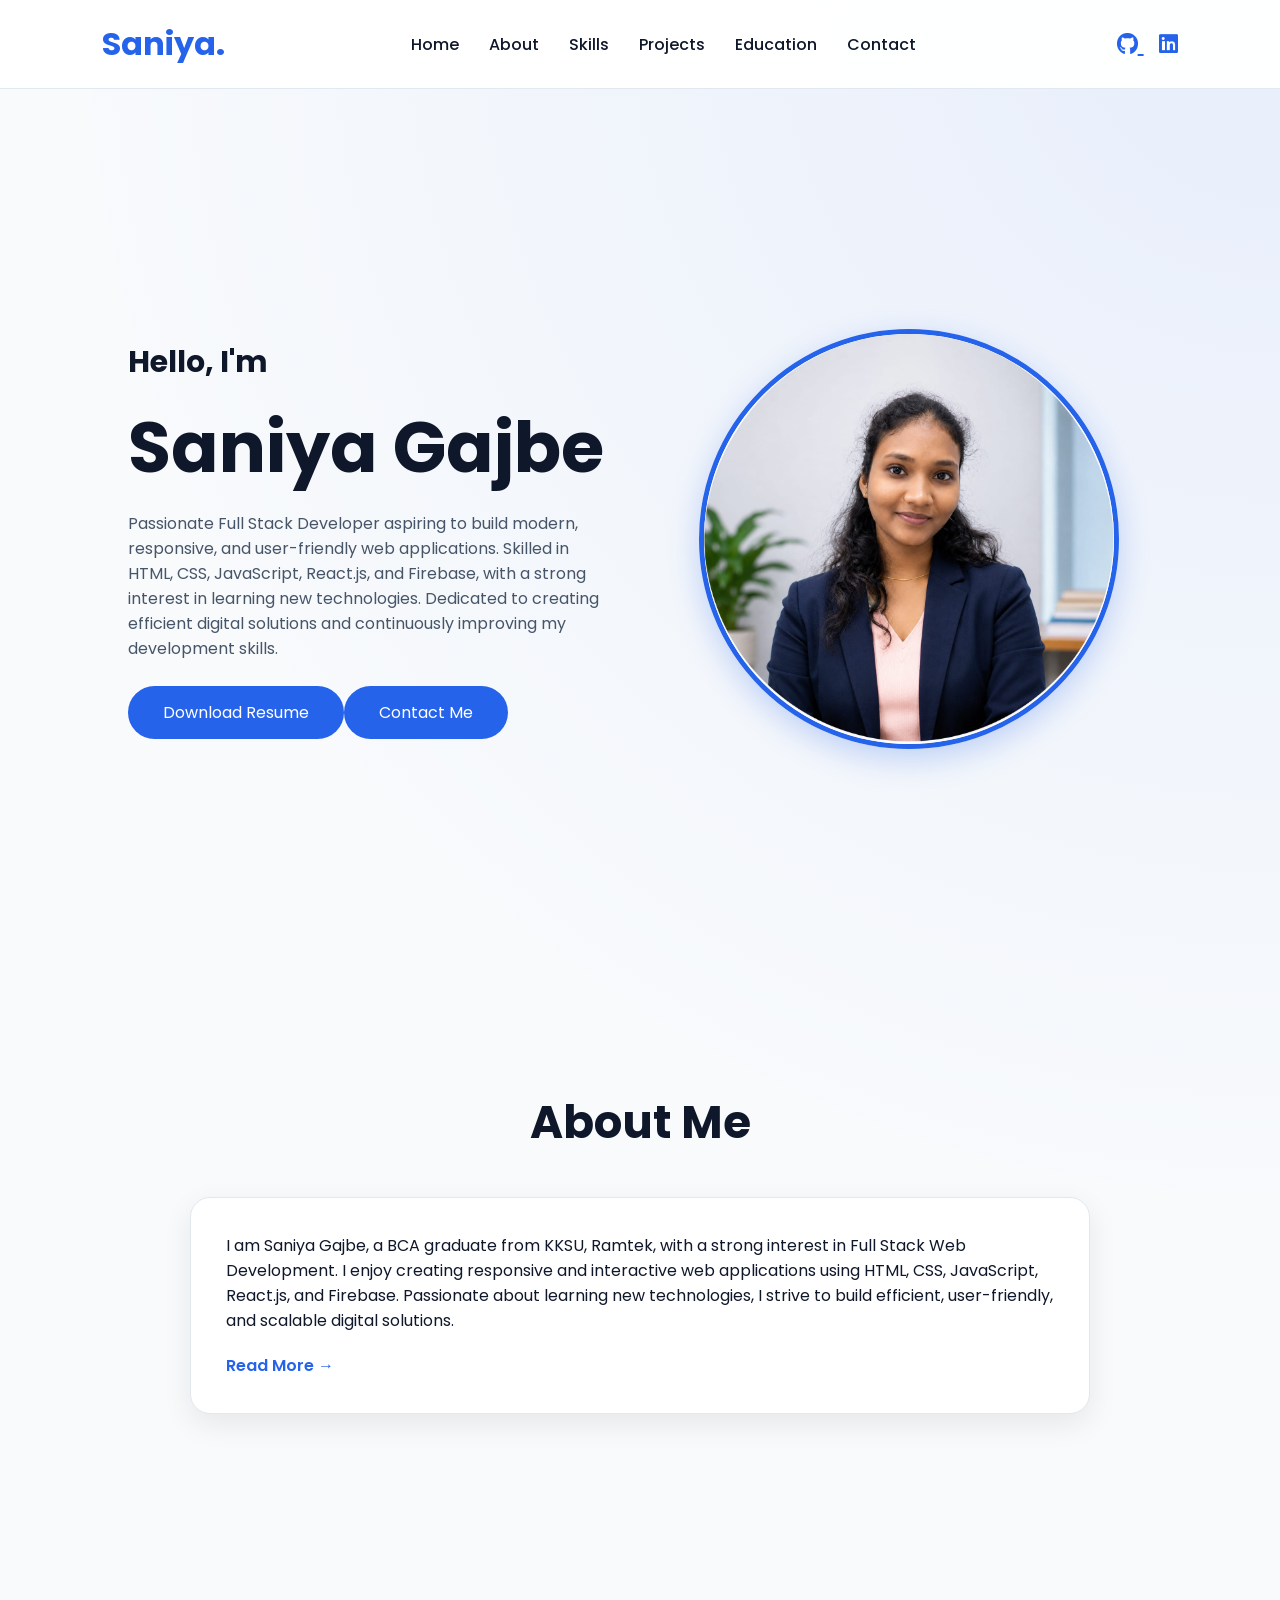
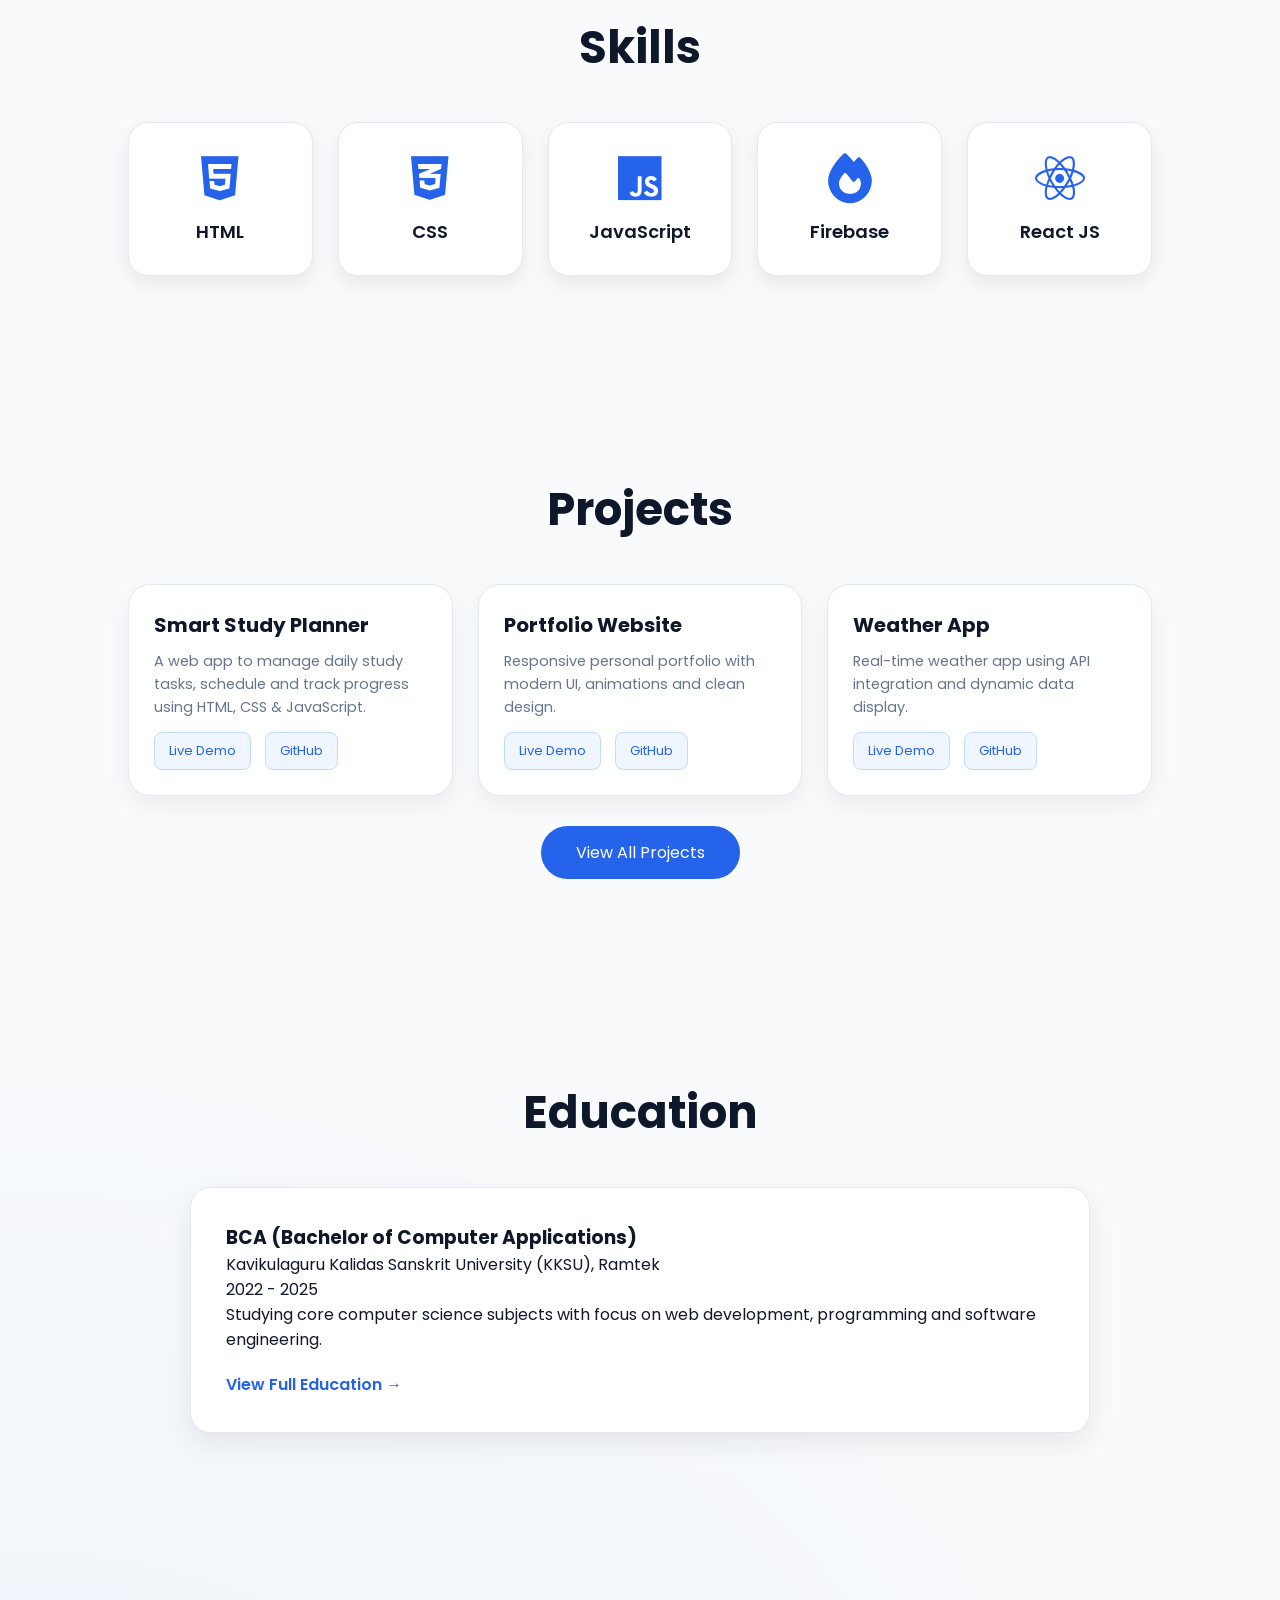
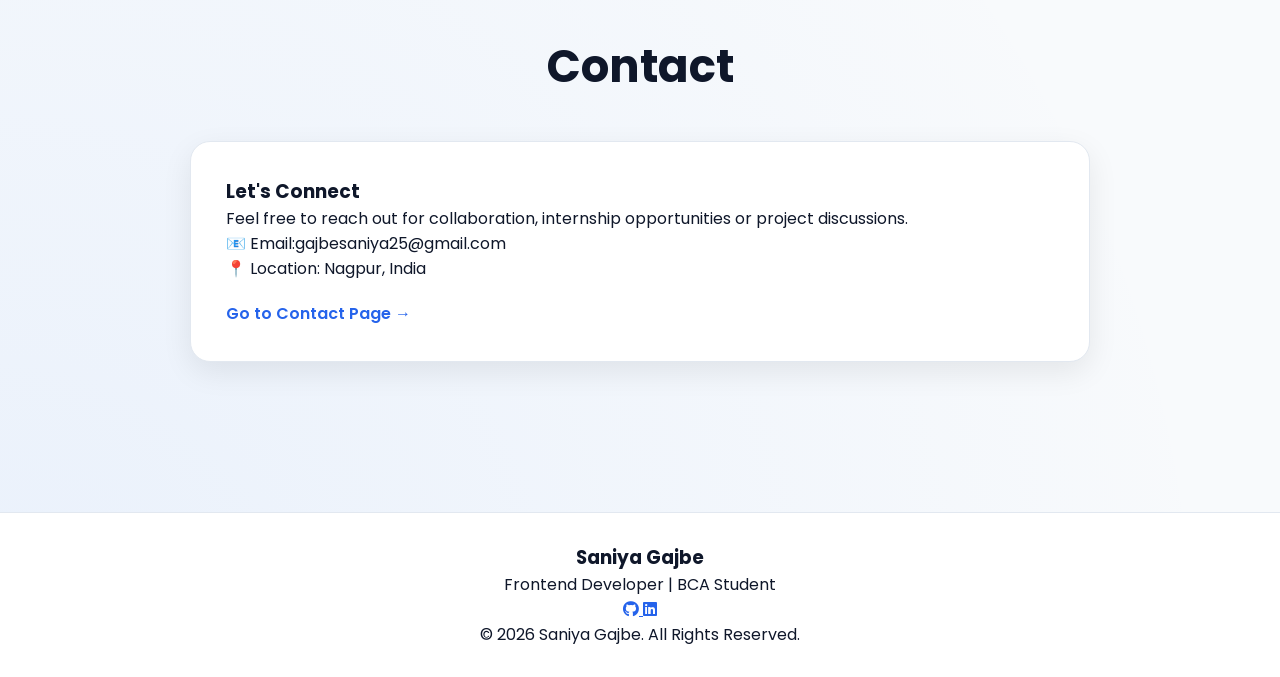
==== index.html @ ca925bb5 "Add portfolio project files" ====
<!DOCTYPE html>
<html lang="en">
<head>
    <meta charset="UTF-8">
    <meta name="viewport" content="width=device-width, initial-scale=1.0">
    <title>Saniya Gajbe | Portfolio</title>

    <!-- CSS -->
    <link rel="stylesheet" href="css/style.css">

    <!-- Font Awesome -->
    <link rel="stylesheet"
    href="https://cdnjs.cloudflare.com/ajax/libs/font-awesome/6.5.1/css/all.min.css">

    <!-- Google Font -->
    <link href="https://fonts.googleapis.com/css2?family=Poppins:wght@300;400;500;600;700&display=swap" rel="stylesheet">
</head>

<body>

    <!-- Navbar -->

    <header>
        <nav class="navbar">

            <div class="logo">
                Saniya<span>.</span>
            </div>

            <ul class="nav-links">

                <li><a href="index.html">Home</a></li>

                <li><a href="about.html">About</a></li>

                <li><a href="skills.html">Skills</a></li>

                <li><a href="projects.html">Projects</a></li>

                <li><a href="education.html">Education</a></li>

                <li><a href="contact.html">Contact</a></li>

            </ul>

            <div class="social-icons-nav">

                <a href="#">
                    <i class="fab fa-github"></i>
                </a>

                <a href="#">
                    <i class="fab fa-linkedin"></i>
                </a>

            </div>

        </nav>
    </header>

    <!-- Hero Section -->

    <section class="hero">

        <div class="hero-content">

            <h3>Hello, I'm</h3>

            <h1>Saniya Gajbe</h1>

            <h2>
                <span id="typing"></span>
            </h2>

            <p>
                Passionate Full Stack Developer aspiring to build
                modern, responsive, and user-friendly web applications.

                Skilled in HTML, CSS, JavaScript, React.js, and Firebase,
                with a strong interest in learning new technologies.

                Dedicated to creating efficient digital solutions and
                continuously improving my development skills.
            </p>

            <div class="hero-buttons">

               <a href="https://drive.google.com/drive/folders/1dJh9obabbYcvGgPVdLjGGkrtKFfCtdy9"
       target="_blank"
       class="btn">
        Download Resume

                <a href="contact.html" class="btn">
                    Contact Me
                </a>

            </div>

            

        </div>

        <div class="hero-image">

            <div class="image-circle">

                <img src="images/profile.jpeg"
                alt="Saniya Gajbe">

            </div>

        </div>

    </section>

    <!-- About Preview -->

    <section class="preview-section">

        <h2>About Me</h2>

        <div class="glass-card">

            <p>
                I am Saniya Gajbe, a BCA graduate from KKSU, Ramtek, with a strong interest in Full Stack Web Development. I enjoy creating responsive and interactive web applications using HTML, CSS, JavaScript, React.js, and Firebase. Passionate about learning new technologies, I strive to build efficient, user-friendly, and scalable digital solutions.

            </p>

            <a href="about.html" class="read-more">
                Read More →
            </a>

        </div>

    </section>

    <!-- Skills Preview -->

    <section class="preview-section">

        <h2>Skills</h2>
<div class="skills-grid">

    <div class="skill-card">
        <i class="fab fa-html5"></i>
        <h3>HTML</h3>
    </div>

    <div class="skill-card">
        <i class="fab fa-css3-alt"></i>
        <h3>CSS</h3>
    </div>

    <div class="skill-card">
        <i class="fab fa-js"></i>
        <h3>JavaScript</h3>
    </div>

    <div class="skill-card">
        <i class="fas fa-fire"></i>
        <h3>Firebase</h3>
    </div>

    <div class="skill-card">
        <i class="fab fa-react"></i>
        <h3>React JS</h3>
    </div>

</div>
</div>

    </section>

    <!-- Projects Preview -->

<section class="preview-section">

    <h2>Projects</h2>

    <div class="project-grid">

        <!-- Project 1 -->
        <div class="project-card">
            <h3>Smart Study Planner</h3>
            <p>
                A web app to manage daily study tasks, schedule and track progress using HTML, CSS & JavaScript.
            </p>
            <a href="#">Live Demo</a>
            <a href="https://github.com/yourusername/study-planner">GitHub</a>
        </div>

        <!-- Project 2 -->
        <div class="project-card">
            <h3>Portfolio Website</h3>
            <p>
                Responsive personal portfolio with modern UI, animations and clean design.
            </p>
            <a href="#">Live Demo</a>
            <a href="https://github.com/yourusername/portfolio">GitHub</a>
        </div>

        <!-- Project 3 -->
        <div class="project-card">
            <h3>Weather App</h3>
            <p>
                Real-time weather app using API integration and dynamic data display.
            </p>
            <a href="#">Live Demo</a>
            <a href="https://github.com/yourusername/weather-app">GitHub</a>
        </div>

    </div>

    <!-- View More Button -->
    <div style="text-align:center; margin-top:30px;">
        <a href="projects.html" class="btn">
            View All Projects
        </a>
    </div>

</section>
<!-- Education Preview -->

<section id="education" class="preview-section">

    <h2>Education</h2>

    <div class="glass-card">

        <h3>BCA (Bachelor of Computer Applications)</h3>

        <p>
            Kavikulaguru Kalidas Sanskrit University (KKSU), Ramtek  
            <br>
            2022 - 2025
        </p>

        <p>
            Studying core computer science subjects with focus on
            web development, programming and software engineering.
        </p>

        <a href="education.html" class="read-more">
            View Full Education →
        </a>

    </div>

</section>
<!-- Contact Preview -->

<section id="contact" class="preview-section">

    <h2>Contact</h2>

    <div class="glass-card">

        <h3>Let's Connect</h3>

        <p>
            Feel free to reach out for collaboration, internship opportunities
            or project discussions.
        </p>

        <p>
            📧 Email:gajbesaniya25@gmail.com <br>
            📍 Location: Nagpur, India
        </p>

        <a href="contact.html" class="read-more">
            Go to Contact Page →
        </a>

    </div>

</section>
    

    <!-- Footer -->

    <footer>

        <h3>Saniya Gajbe</h3>

        <p>
            Frontend Developer | BCA Student
        </p>

        <div class="footer-icons">

            <a href="#">
                <i class="fab fa-github"></i>
            </a>

            <a href="#">
                <i class="fab fa-linkedin"></i>
            </a>

        </div>

        <p class="copyright">
            © 2026 Saniya Gajbe. All Rights Reserved.
        </p>

    </footer>

    <!-- JS -->

    <script src="js/script.js"></script>

</body>
</html>
---- css/style.css ----
html{
    scroll-behavior:smooth;
}

*{
    margin:0;
    padding:0;
    box-sizing:border-box;
    font-family:'Poppins',sans-serif;
}

body{
    background:#f8fafc;
    color:#0f172a;
    overflow-x:hidden;
}

/* ===== NAVBAR ===== */


.navbar{
    position:sticky;
    top:0;
    width:100%;
    display:flex;
    justify-content:space-between;
    align-items:center;
    padding:20px 8%;
    background:rgba(255,255,255,0.95);
    backdrop-filter:blur(12px);
    border-bottom:1px solid #e2e8f0;
    z-index:1000;
}

.logo{
    font-size:32px;
    font-weight:700;
    color:#2563eb;
}

.nav-links{
    display:flex;
    gap:30px;
    list-style:none;
}

.nav-links a{
    text-decoration:none;
    color:#0f172a;
    font-weight:500;
    transition:.3s;
}

.nav-links a:hover{
    color:#2563eb;
}

.social-icons-nav a{
    color:#2563eb;
    font-size:22px;
    margin-left:15px;
    transition:.3s;
}

.social-icons-nav a:hover{
    color:#1d4ed8;
}

/* ===== HERO SECTION ===== */

.hero{
    min-height:100vh;
    display:flex;
    justify-content:space-between;
    align-items:center;
    padding:80px 10%;
    gap:50px;
}

.hero-content{
    flex:1;
}

.hero-content h3{
    font-size:30px;
}

.hero-content h1{
    font-size:70px;
    margin:10px 0;
}

.hero-content h2{
    color:#2563eb;
}

.hero-content p{
    color:#475569;
}

.hero-buttons{
    margin-top:25px;
}

.btn{
    display:inline-block;
    padding:14px 35px;
    background:#2563eb;
    color:white;
    text-decoration:none;
    border-radius:40px;
    transition:.3s;
}

.btn:hover{
    background:#1d4ed8;
    transform:translateY(-4px);
}

.btn-outline{
    border:2px solid #2563eb;
    color:#2563eb;
}

.btn-outline:hover{
    background:#2563eb;
    color:white;
}

.social-icons{
    margin-top:25px;
}

.social-icons a{
    color:#2563eb;
    font-size:24px;
    margin-right:18px;
    transition:.3s;
}

.social-icons a:hover{
    color:#1d4ed8;
}

/* ===== HERO IMAGE ===== */

.hero-image{
    flex:1;
    display:flex;
    justify-content:center;
}

.image-circle{
    width:420px;
    height:420px;
    border-radius:50%;
    border:5px solid #2563eb;
    overflow:hidden;

    box-shadow:
    0 10px 30px rgba(37,99,235,.25);

    animation:float 4s ease-in-out infinite;
}

.image-circle img{
    width:100%;
    height:100%;
    object-fit:cover;
}

@keyframes float{
    0%,100%{
        transform:translateY(0);
    }
    50%{
        transform:translateY(-15px);
    }
}

/* ===== PREVIEW SECTIONS ===== */

.preview-section{
    padding:100px 10%;
}

.preview-section h2{
    text-align:center;
    font-size:45px;
    margin-bottom:40px;
}

.glass-card{
    background:#ffffff;
    padding:35px;
    border-radius:20px;
    border:1px solid #e2e8f0;
    box-shadow:0 10px 30px rgba(0,0,0,.08);
}

.read-more{
    display:inline-block;
    margin-top:20px;
    color:#2563eb;
    text-decoration:none;
    font-weight:600;
}

/* ===== SKILLS ===== */
.skills-grid{
    display:grid;
    grid-template-columns:repeat(auto-fit,minmax(180px,1fr));
    gap:25px;
    margin-top:40px;
}

.skill-card{
    background:#ffffff;
    border:1px solid #e2e8f0;
    border-radius:20px;
    padding:30px 20px;

    display:flex;
    flex-direction:column;
    align-items:center;
    justify-content:center;

    text-align:center;

    box-shadow:0 8px 20px rgba(0,0,0,.08);
    transition:0.3s ease;
}

.skill-card:hover{
    transform:translateY(-8px);
    box-shadow:0 15px 30px rgba(37,99,235,.15);
}

.skill-card i{
    font-size:50px;
    color:#2563eb;
    margin-bottom:15px;

    /* Remove floating animation */
    animation:none;
}

.skill-card h3{
    color:#0f172a;
    font-size:18px;
    font-weight:600;
}
/* ===================================
   PROFESSIONAL SKILLS SECTION
=================================== */

.skills-section{
    padding:100px 8%;
    position:relative;
}

.skills-section h1{
    text-align:center;
    font-size:3.5rem;
    color:#0f172a;
    margin-bottom:15px;
}

.skill-subtitle{
    text-align:center;
    color:#64748b;
    margin-bottom:60px;
    font-size:1.1rem;
}

.skills-container{
    display:grid;
    grid-template-columns:repeat(auto-fit,minmax(300px,1fr));
    gap:30px;
}

/* Skill Card */

.skill-box{
    position:relative;
    background:#ffffff;
    border:1px solid #e2e8f0;
    border-radius:25px;
    padding:35px;
    text-align:center;
    transition:0.4s ease;
    box-shadow:0 10px 25px rgba(0,0,0,.08);
}

.skill-box:hover{
    transform:translateY(-10px);
    box-shadow:0 15px 35px rgba(37,99,235,.15);
}

/* Icons */

.skill-box i{
    font-size:60px;
    color:#2563eb;
    margin-bottom:20px;
}

.fa-react{
    animation:rotateReact 8s linear infinite;
}

@keyframes rotateReact{
    from{
        transform:rotate(0deg);
    }
    to{
        transform:rotate(360deg);
    }
}

/* Heading */

.skill-box h2{
    color:#0f172a;
    margin-bottom:20px;
    font-size:1.5rem;
}

/* Skill Tags */

.skill-tag{
    display:inline-block;
    padding:10px 18px;
    margin:8px;
    border-radius:30px;
    background:#eff6ff;
    color:#2563eb;
    border:1px solid #bfdbfe;
    font-size:14px;
    font-weight:500;
    transition:0.3s;
}

.skill-tag:hover{
    background:#2563eb;
    color:white;
    transform:translateY(-3px);
}

/* Floating Animation */

.skill-box{
    animation:floatCard 5s ease-in-out infinite;
}

@keyframes floatCard{
    0%,100%{
        transform:translateY(0);
    }
    50%{
        transform:translateY(-6px);
    }
}

/* Responsive */

@media(max-width:768px){

    .skills-section h1{
        font-size:2.5rem;
    }

    .skills-container{
        grid-template-columns:1fr;
    }

}

/* ===== PROJECTS (UPDATED LIGHT PROFESSIONAL) ===== */

.project-grid{
    display:grid;
    grid-template-columns:repeat(auto-fit, minmax(280px, 1fr));
    gap:25px;
    margin-top:40px;
}

/* Project Card */
.project-card{
    background:#ffffff;
    border:1px solid #e2e8f0;
    border-radius:22px;
    padding:25px;
    box-shadow:0 10px 25px rgba(0,0,0,0.06);
    transition:all 0.35s ease;
    position:relative;
    overflow:hidden;
}

/* Hover Effect */
.project-card:hover{
    transform:translateY(-10px);
    box-shadow:0 18px 40px rgba(37,99,235,0.12);
    border-color:#bfdbfe;
}

/* Soft Blue Glow Line */
.project-card::before{
    content:"";
    position:absolute;
    top:0;
    left:0;
    width:100%;
    height:3px;
    background:linear-gradient(90deg,#2563eb,#60a5fa);
    transform:scaleX(0);
    transform-origin:left;
    transition:0.4s ease;
}

.project-card:hover::before{
    transform:scaleX(1);
}

/* Title */
.project-card h3{
    font-size:20px;
    margin-bottom:10px;
    color:#0f172a;
}

/* Description */
.project-card p{
    font-size:14.5px;
    line-height:1.6;
    color:#64748b;
}

/* Buttons */
.project-card{
    text-align:left;
}

.project-card a{
    margin-right:10px;
    display:inline-block;
    margin-top:12px;
    padding:8px 14px;
    border-radius:8px;
    background:#eff6ff;
    color:#2563eb;
    text-decoration:none;
    font-size:13px;
    border:1px solid #bfdbfe;
    transition:0.3s;
}

.project-card a:hover{
    background:#2563eb;
    color:white;
}

/* ===== EDUCATION TIMELINE ===== */

.education-section{
    padding:120px 10%;
    text-align:center;
}

.education-section h1{
    font-size:3rem;
    color:#0f172a;
}

.education-section p{
    color:#64748b;
    margin-bottom:50px;
}

/* GRID */
.edu-grid{
    display:grid;
    grid-template-columns:repeat(auto-fit, minmax(280px, 1fr));
    gap:30px;
}

/* CARD */
.edu-card{
    background:#ffffff;
    border:1px solid #e2e8f0;
    border-radius:22px;
    padding:30px;
    box-shadow:0 10px 25px rgba(0,0,0,0.06);
    transition:0.4s ease;
    position:relative;
    overflow:hidden;
    text-align:left;
}

/* Hover effect */
.edu-card:hover{
    transform:translateY(-10px);
    box-shadow:0 20px 45px rgba(37,99,235,0.12);
    border-color:#bfdbfe;
}

/* Top glow line */
.edu-card::before{
    content:"";
    position:absolute;
    top:0;
    left:0;
    width:100%;
    height:4px;
    background:linear-gradient(90deg,#2563eb,#60a5fa);
    transform:scaleX(0);
    transform-origin:left;
    transition:0.4s;
}

.edu-card:hover::before{
    transform:scaleX(1);
}

/* Icon */
.edu-icon{
    font-size:30px;
    margin-bottom:10px;
}

/* Year badge */
.year{
    display:inline-block;
    background:#eff6ff;
    color:#2563eb;
    padding:5px 12px;
    border-radius:20px;
    font-size:12px;
    margin-bottom:10px;
    border:1px solid #bfdbfe;
}

/* Title */
.edu-card h2{
    font-size:20px;
    margin:10px 0;
    color:#0f172a;
}

/* Institute */
.edu-card h4{
    color:#2563eb;
    margin-bottom:10px;
}

/* Text */
.edu-card p{
    color:#64748b;
    line-height:1.6;
}

/* ===== CONTACT CARD ===== */
.contact-section{
    min-height:100vh;
    display:flex;
    justify-content:center;
    align-items:center;
    padding:80px 20px;
}

/* MAIN CARD */
.contact-card{
    width:380px;
    background:#ffffff;
    border:1px solid #e2e8f0;
    border-radius:25px;
    padding:30px;
    box-shadow:0 10px 30px rgba(0,0,0,0.08);
    text-align:center;
}

/* TOP PROFILE */
.contact-top{
    margin-bottom:20px;
}

.contact-profile{
    width:100px;
    height:100px;
    border-radius:50%;
    object-fit:cover;
    border:3px solid #2563eb;
}

.contact-top h2{
    margin-top:10px;
    font-size:20px;
    color:#0f172a;
}

.contact-top p{
    color:#64748b;
    font-size:14px;
}

/* INFO BOXES */
.contact-info{
    display:flex;
    flex-direction:column;
    gap:12px;
    margin-top:20px;
}

.info-item{
    display:flex;
    align-items:center;
    gap:12px;
    padding:12px;
    background:#f8fafc;
    border:1px solid #e2e8f0;
    border-radius:12px;
    transition:0.3s;
}

.info-item i{
    color:#2563eb;
    font-size:18px;
    min-width:20px;
}

.info-item span{
    font-size:14px;
    color:#0f172a;
}

.info-item:hover{
    transform:translateY(-5px);
    box-shadow:0 10px 20px rgba(37,99,235,0.1);
    border-color:#bfdbfe;
}
.glass-card{
    max-width:900px;
    margin:auto;
    text-align:left;
}
/* ===== FOOTER ===== */
footer{
    border-top:1px solid rgba(255,255,255,.1);
}
footer{
    text-align:center;
    padding:30px;
    margin-top:50px;
    background:#ffffff;
    border-top:1px solid #e2e8f0;
}

.footer-icons a{
    color:#2563eb;
}
.footer-icons a:hover{
    color:#1d4ed8;
}

/* ===== ANIMATION ===== */
.section-heading,
.preview-section h2{
    color:#0f172a;
    font-weight:700;
}

.reveal{
    opacity:0;
    transform:translateY(50px);
    transition:.8s;
}

.reveal.active{
    opacity:1;
    transform:translateY(0);
}

/* ===== RESPONSIVE ===== */

@media(max-width:768px){

    .navbar{
        flex-direction:column;
        gap:15px;
    }

    .nav-links{
        flex-wrap:wrap;
        justify-content:center;
    }

    .hero{
        flex-direction:column-reverse;
        text-align:center;
    }

    .hero-content h1{
    color:#0f172a;
    font-weight:700;
}

.hero-content h3{
    color:#64748b;
}

.hero-content p{
    font-size:18px;
    line-height:1.8;
}

    .image-circle{
        width:280px;
        height:280px;
    }

    .timeline::after{
        left:20px;
    }

    .timeline-item{
        width:100%;
        left:0 ;
        padding-left:60px;
    }
}
body{
    background:
    radial-gradient(circle at top right,
    rgba(37,99,235,.08),
    transparent 30%),

    radial-gradient(circle at bottom left,
    rgba(59,130,246,.08),
    transparent 30%),

    #f8fafc;
}
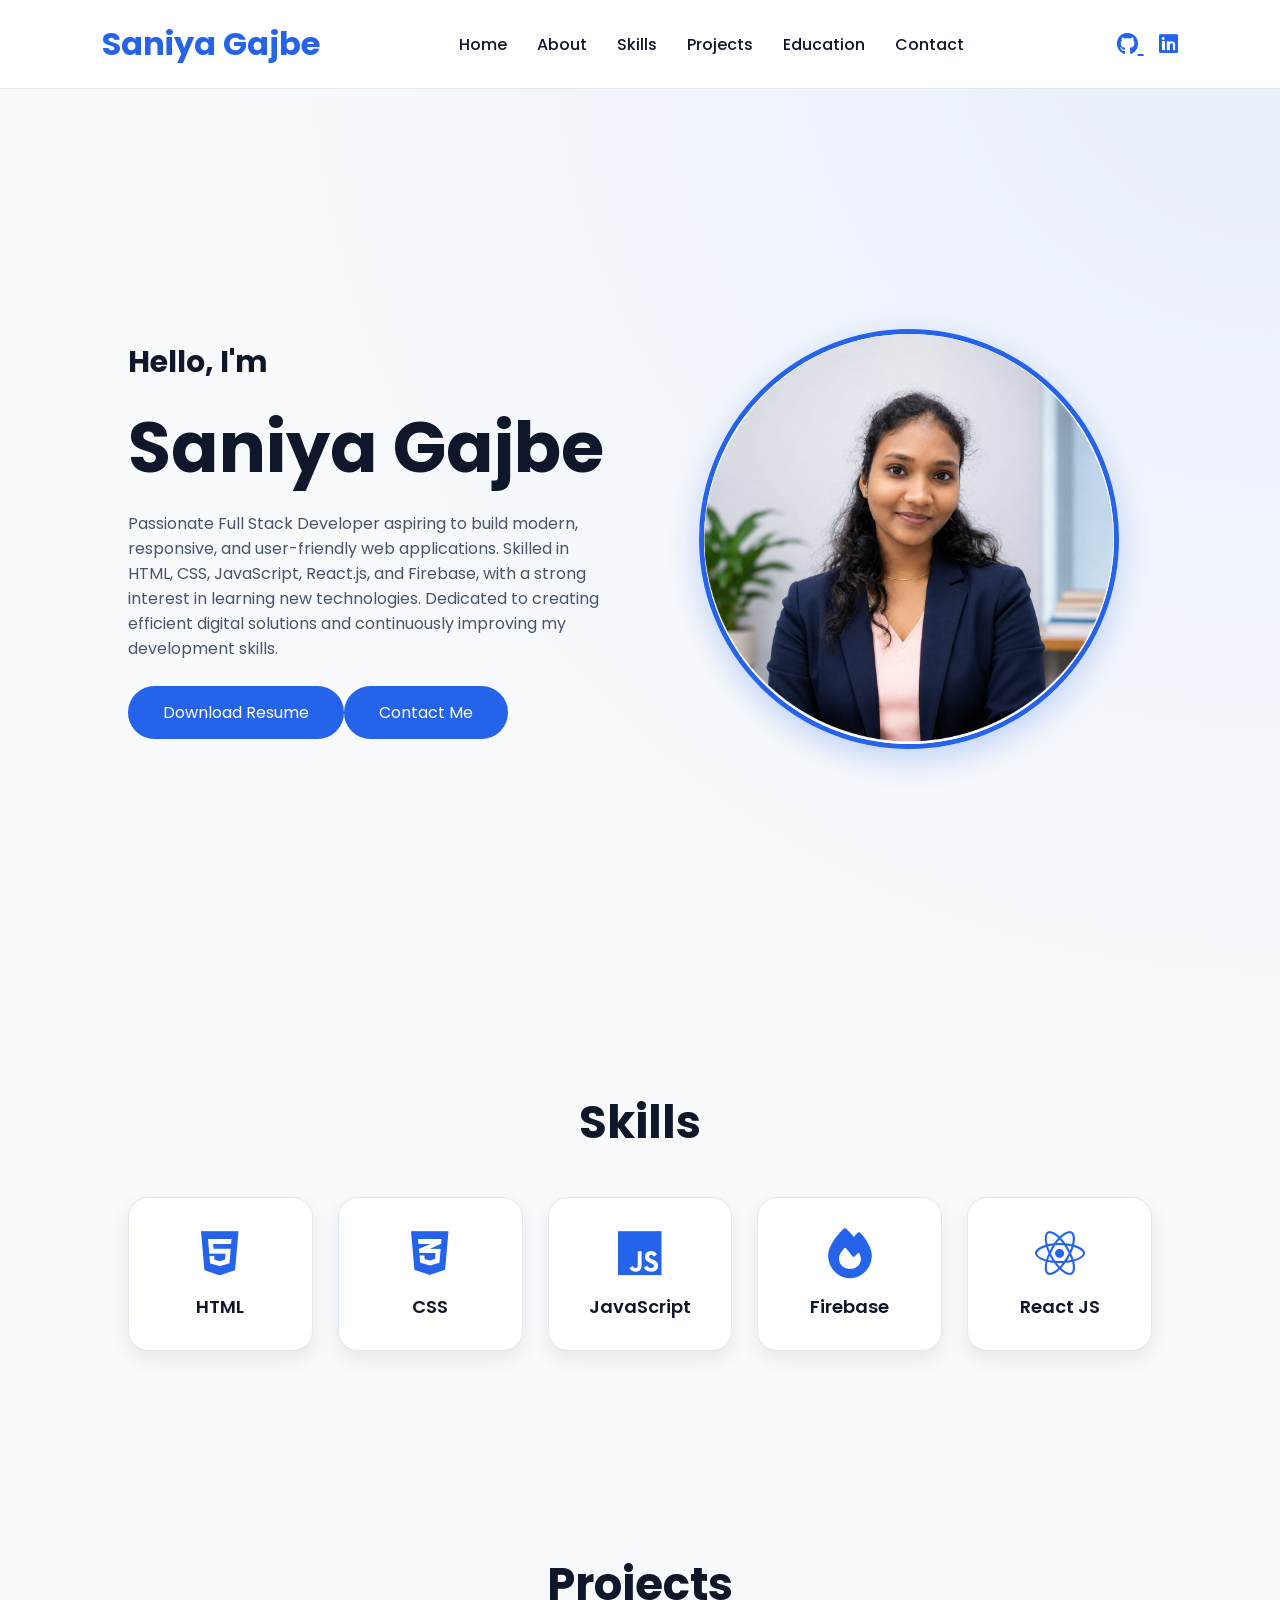
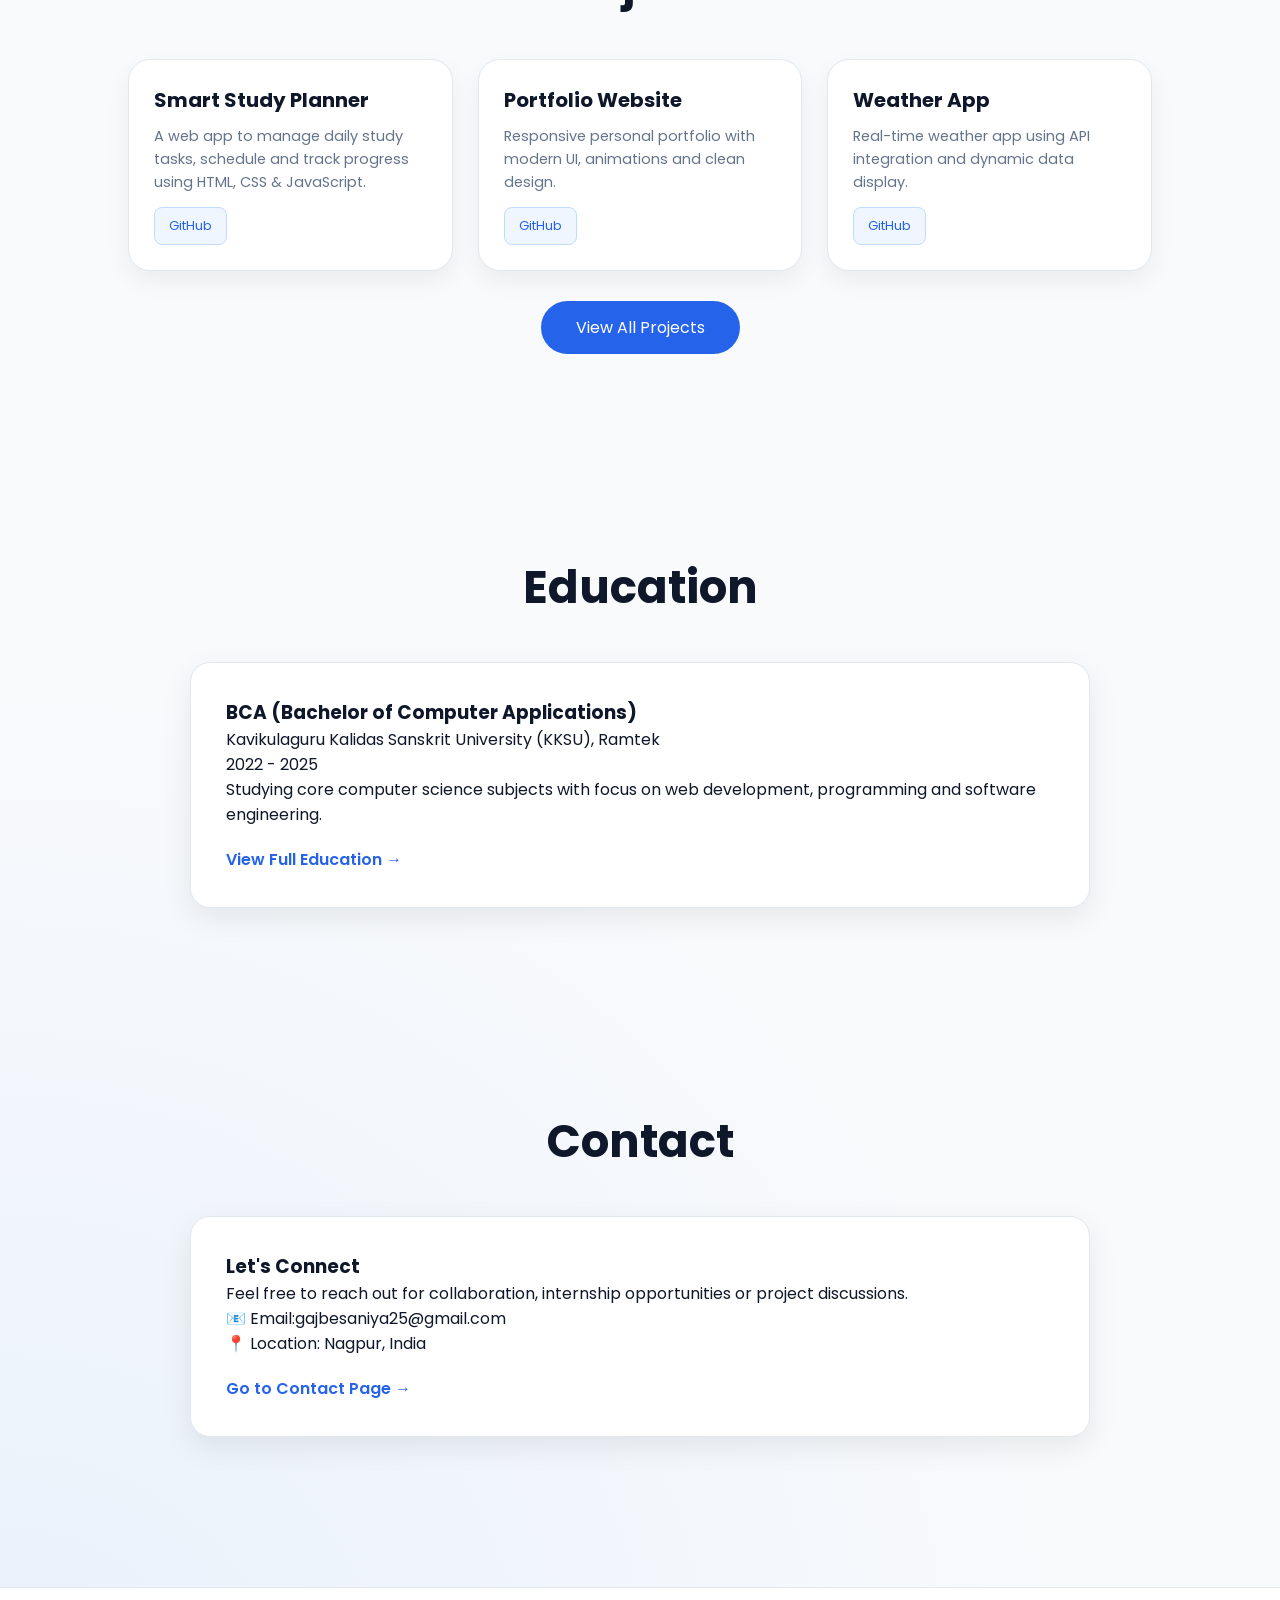
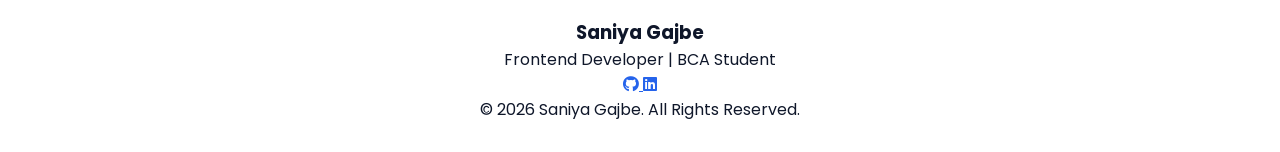
==== commit f61a7df6: "Updated portfolio design" ====
--- a/index.html
+++ b/index.html
@@ -24,7 +24,7 @@
         <nav class="navbar">
 
             <div class="logo">
-                Saniya<span>.</span>
+                Saniya Gajbe
             </div>
 
             <ul class="nav-links">
@@ -45,11 +45,11 @@
 
             <div class="social-icons-nav">
 
-                <a href="#">
+                <a href="https://github.com/saniyagajbe-ctrl">
                     <i class="fab fa-github"></i>
                 </a>
 
-                <a href="#">
+                <a href="https://www.linkedin.com/in/saniya-gajbe">
                     <i class="fab fa-linkedin"></i>
                 </a>
 
@@ -113,27 +113,7 @@
 
     </section>
 
-    <!-- About Preview -->
-
-    <section class="preview-section">
-
-        <h2>About Me</h2>
-
-        <div class="glass-card">
-
-            <p>
-                I am Saniya Gajbe, a BCA graduate from KKSU, Ramtek, with a strong interest in Full Stack Web Development. I enjoy creating responsive and interactive web applications using HTML, CSS, JavaScript, React.js, and Firebase. Passionate about learning new technologies, I strive to build efficient, user-friendly, and scalable digital solutions.
-
-            </p>
-
-            <a href="about.html" class="read-more">
-                Read More →
-            </a>
-
-        </div>
-
-    </section>
-
+    
     <!-- Skills Preview -->
 
     <section class="preview-section">
@@ -185,7 +165,7 @@
             <p>
                 A web app to manage daily study tasks, schedule and track progress using HTML, CSS & JavaScript.
             </p>
-            <a href="#">Live Demo</a>
+            
             <a href="https://github.com/yourusername/study-planner">GitHub</a>
         </div>
 
@@ -195,7 +175,7 @@
             <p>
                 Responsive personal portfolio with modern UI, animations and clean design.
             </p>
-            <a href="#">Live Demo</a>
+           
             <a href="https://github.com/yourusername/portfolio">GitHub</a>
         </div>
 
@@ -205,7 +185,7 @@
             <p>
                 Real-time weather app using API integration and dynamic data display.
             </p>
-            <a href="#">Live Demo</a>
+           
             <a href="https://github.com/yourusername/weather-app">GitHub</a>
         </div>
 
@@ -288,11 +268,11 @@
 
         <div class="footer-icons">
 
-            <a href="#">
+            <a href="https://github.com/saniyagajbe-ctrl">
                 <i class="fab fa-github"></i>
             </a>
 
-            <a href="#">
+            <a href="https://www.linkedin.com/in/saniya-gajbe">
                 <i class="fab fa-linkedin"></i>
             </a>
 
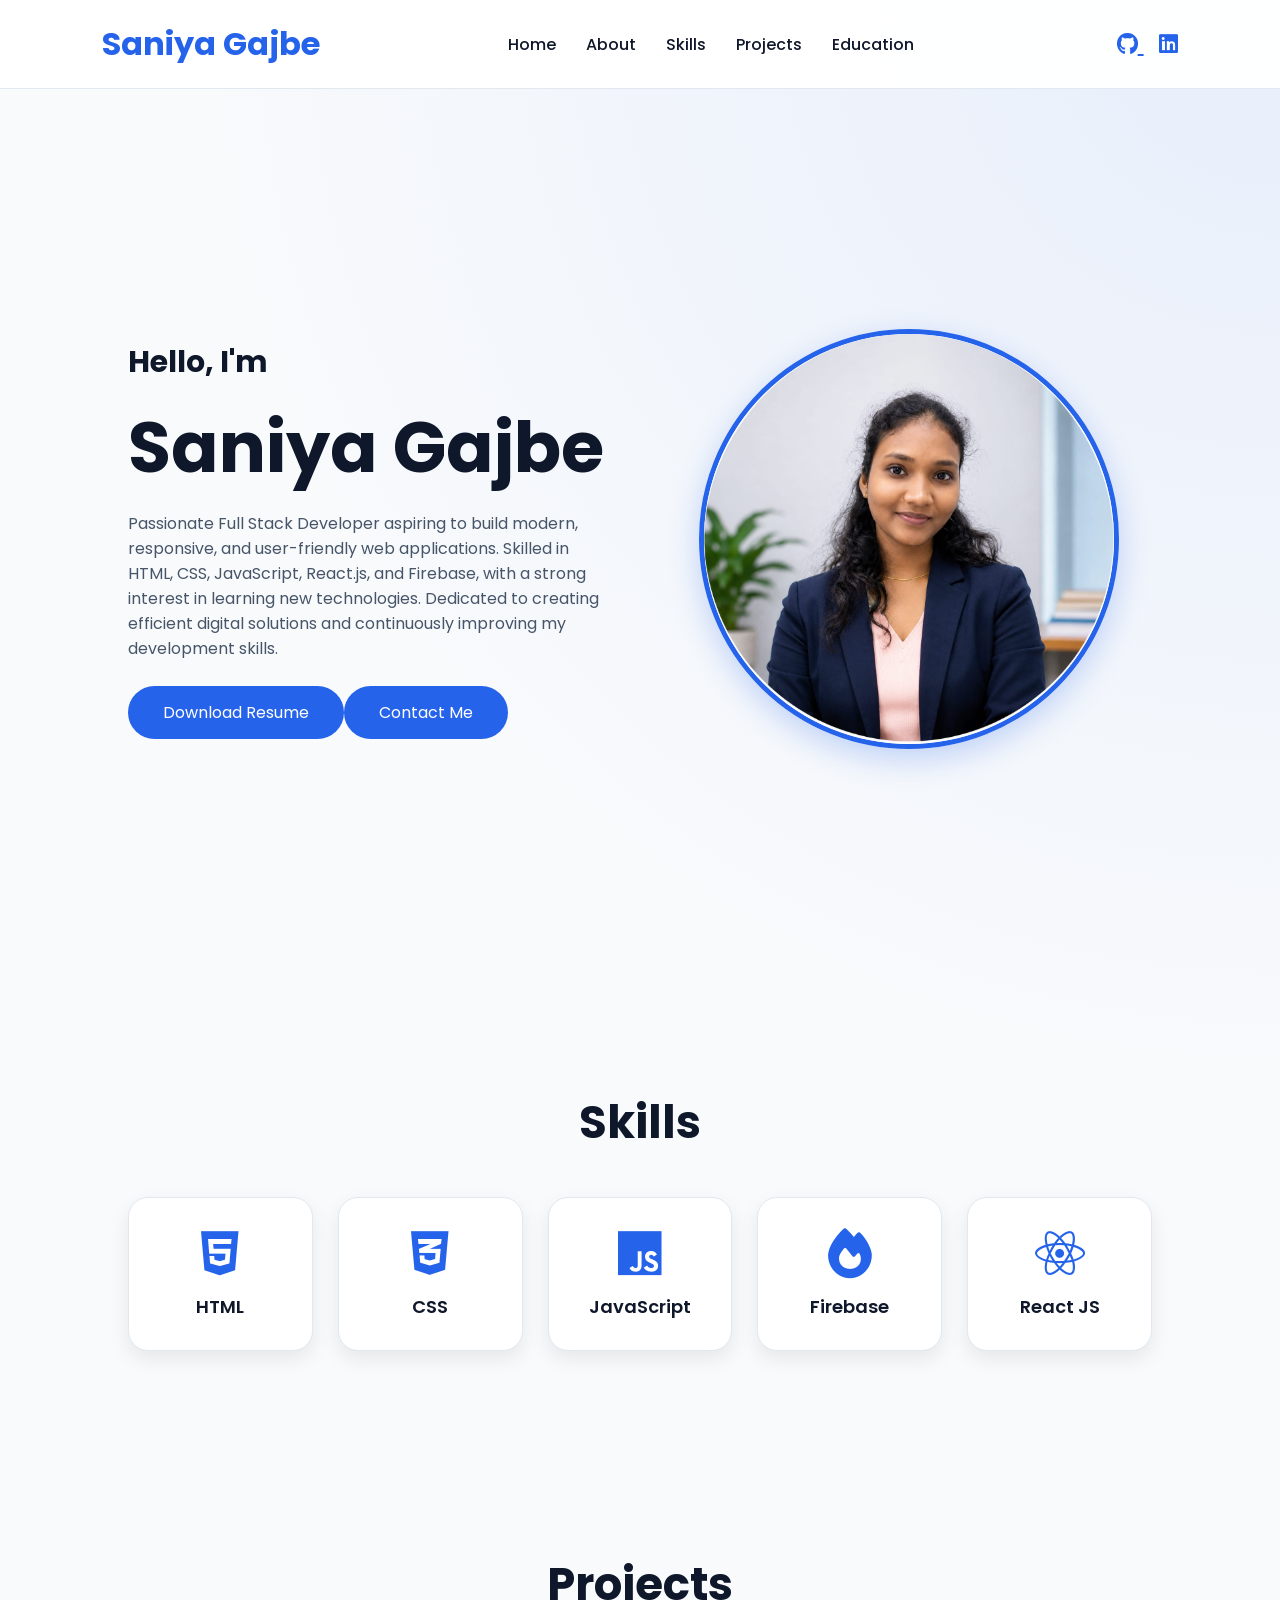
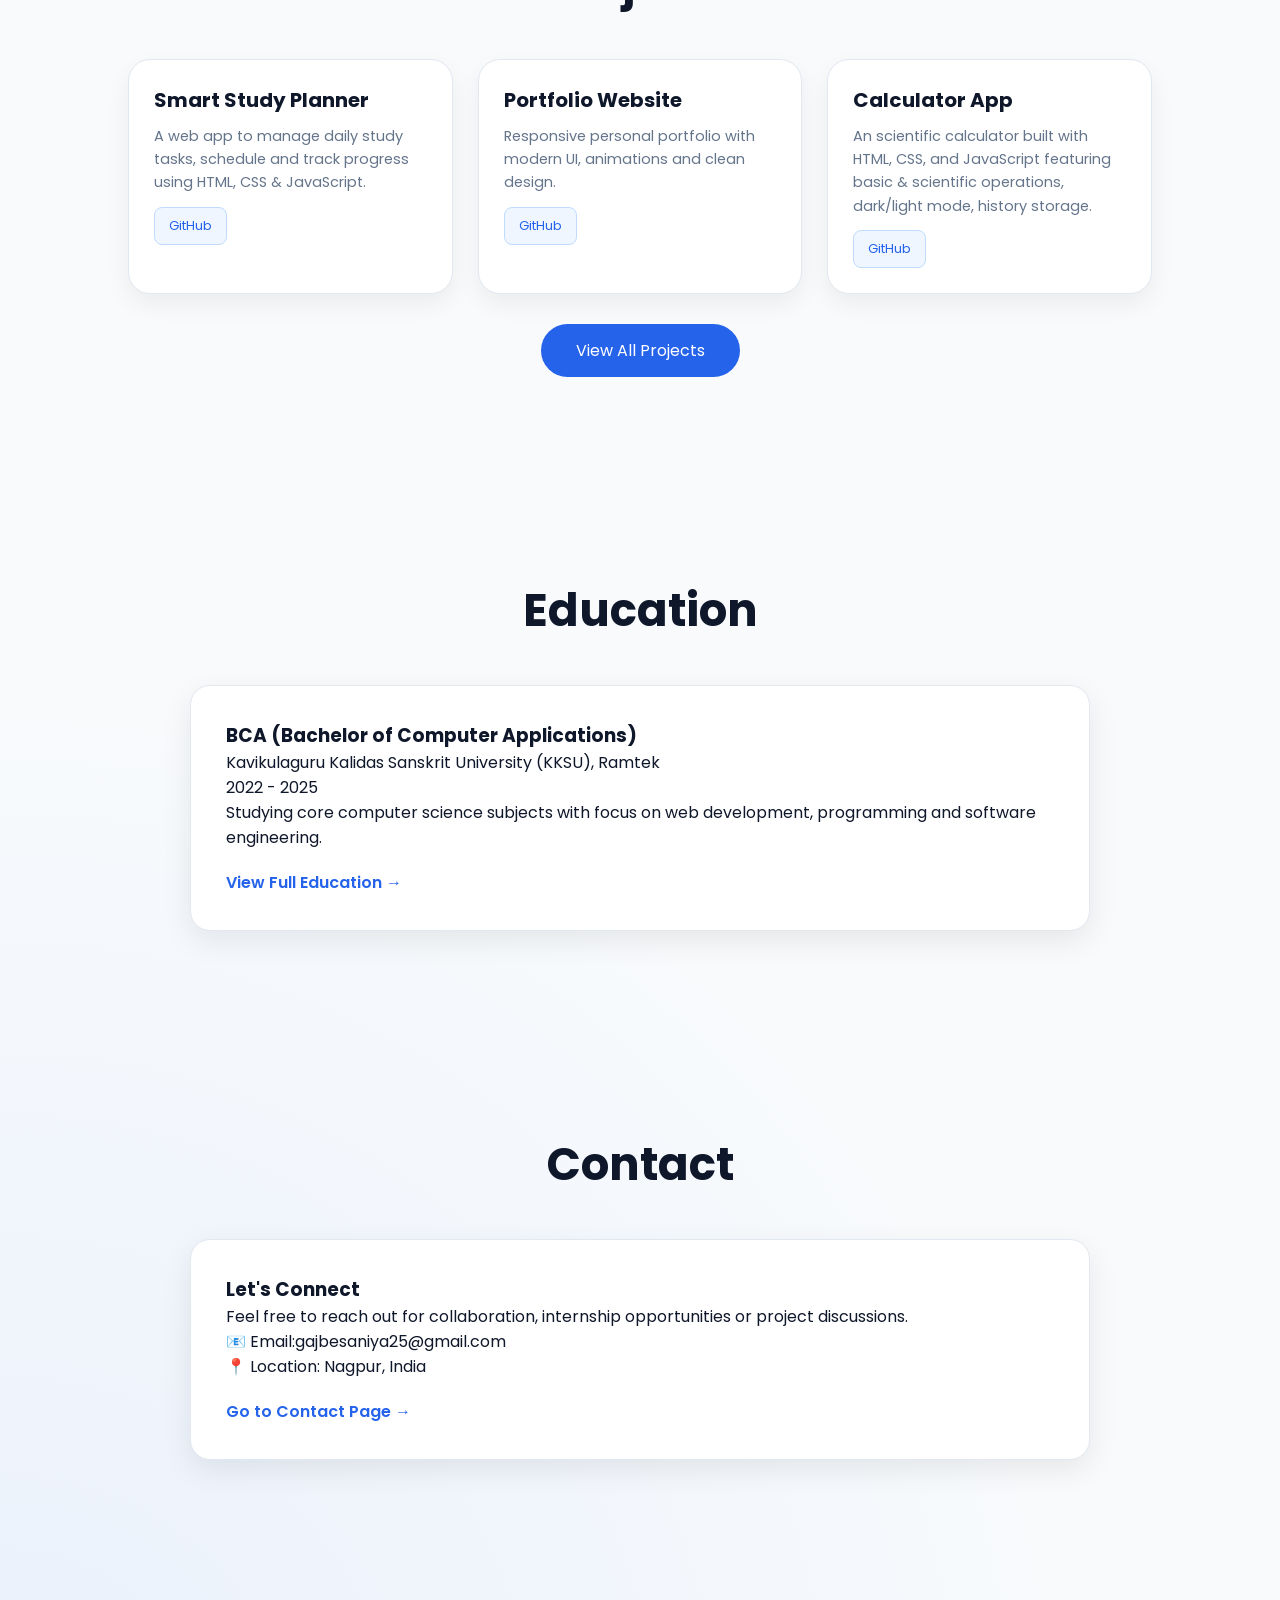
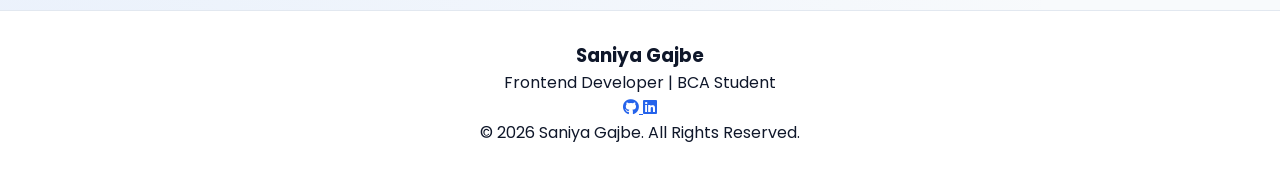
==== commit f72c6b62: "Updated portfolio design" ====
--- a/index.html
+++ b/index.html
@@ -39,7 +39,7 @@
 
                 <li><a href="education.html">Education</a></li>
 
-                <li><a href="contact.html">Contact</a></li>
+                
 
             </ul>
 
@@ -49,7 +49,7 @@
                     <i class="fab fa-github"></i>
                 </a>
 
-                <a href="https://www.linkedin.com/in/saniya-gajbe">
+                <a href="https://www.linkedin.com/in/saniya-gajbe-9baa48376?utm_source=share_via&utm_content=profile&utm_medium=member_android">
                     <i class="fab fa-linkedin"></i>
                 </a>
 
@@ -181,12 +181,12 @@
 
         <!-- Project 3 -->
         <div class="project-card">
-            <h3>Weather App</h3>
-            <p>
-                Real-time weather app using API integration and dynamic data display.
+            <h3>Calculator App</h3>
+            <p>
+                An scientific calculator built with HTML, CSS, and JavaScript featuring basic & scientific operations, dark/light mode, history storage.
             </p>
            
-            <a href="https://github.com/yourusername/weather-app">GitHub</a>
+            <a href="https://github.com/yourusername/calculator-app">GitHub</a>
         </div>
 
     </div>
@@ -272,7 +272,7 @@
                 <i class="fab fa-github"></i>
             </a>
 
-            <a href="https://www.linkedin.com/in/saniya-gajbe">
+            <a href="https://www.linkedin.com/in/saniya-gajbe-9baa48376?utm_source=share_via&utm_content=profile&utm_medium=member_android">
                 <i class="fab fa-linkedin"></i>
             </a>
 
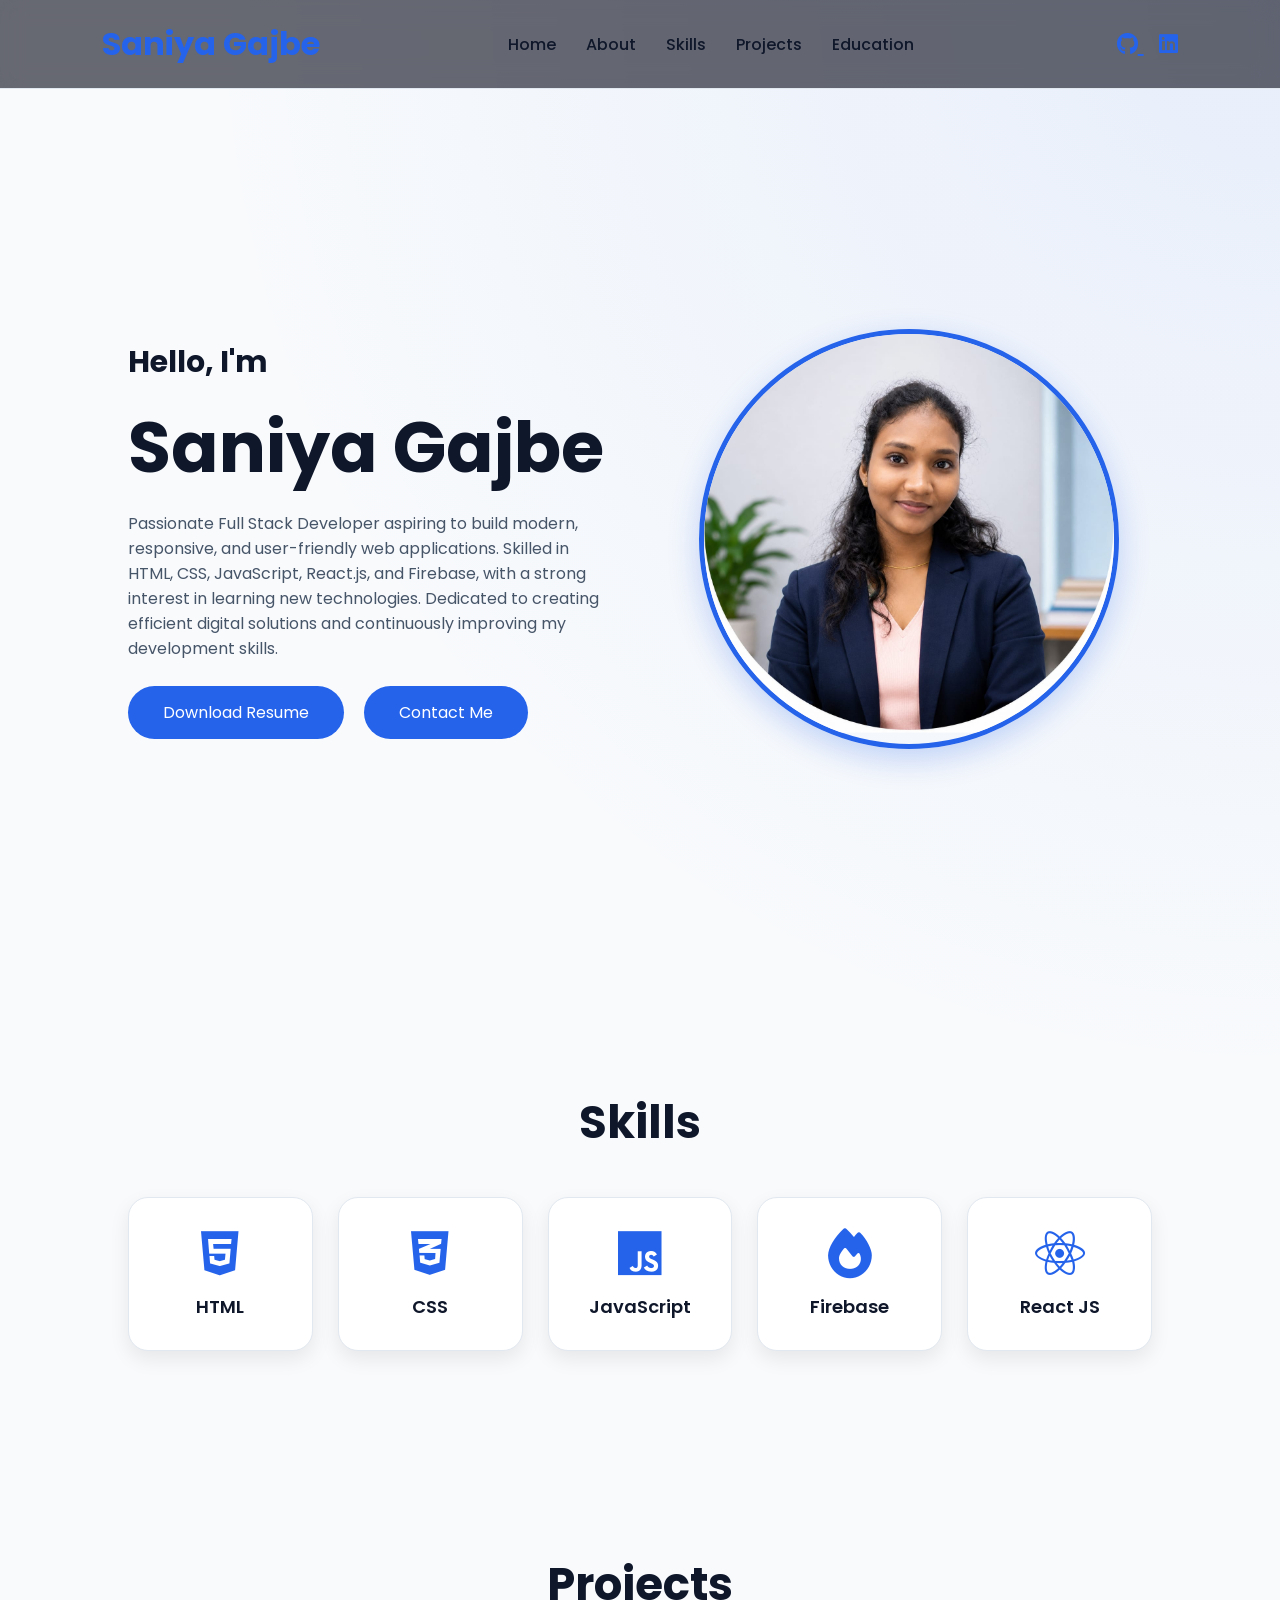
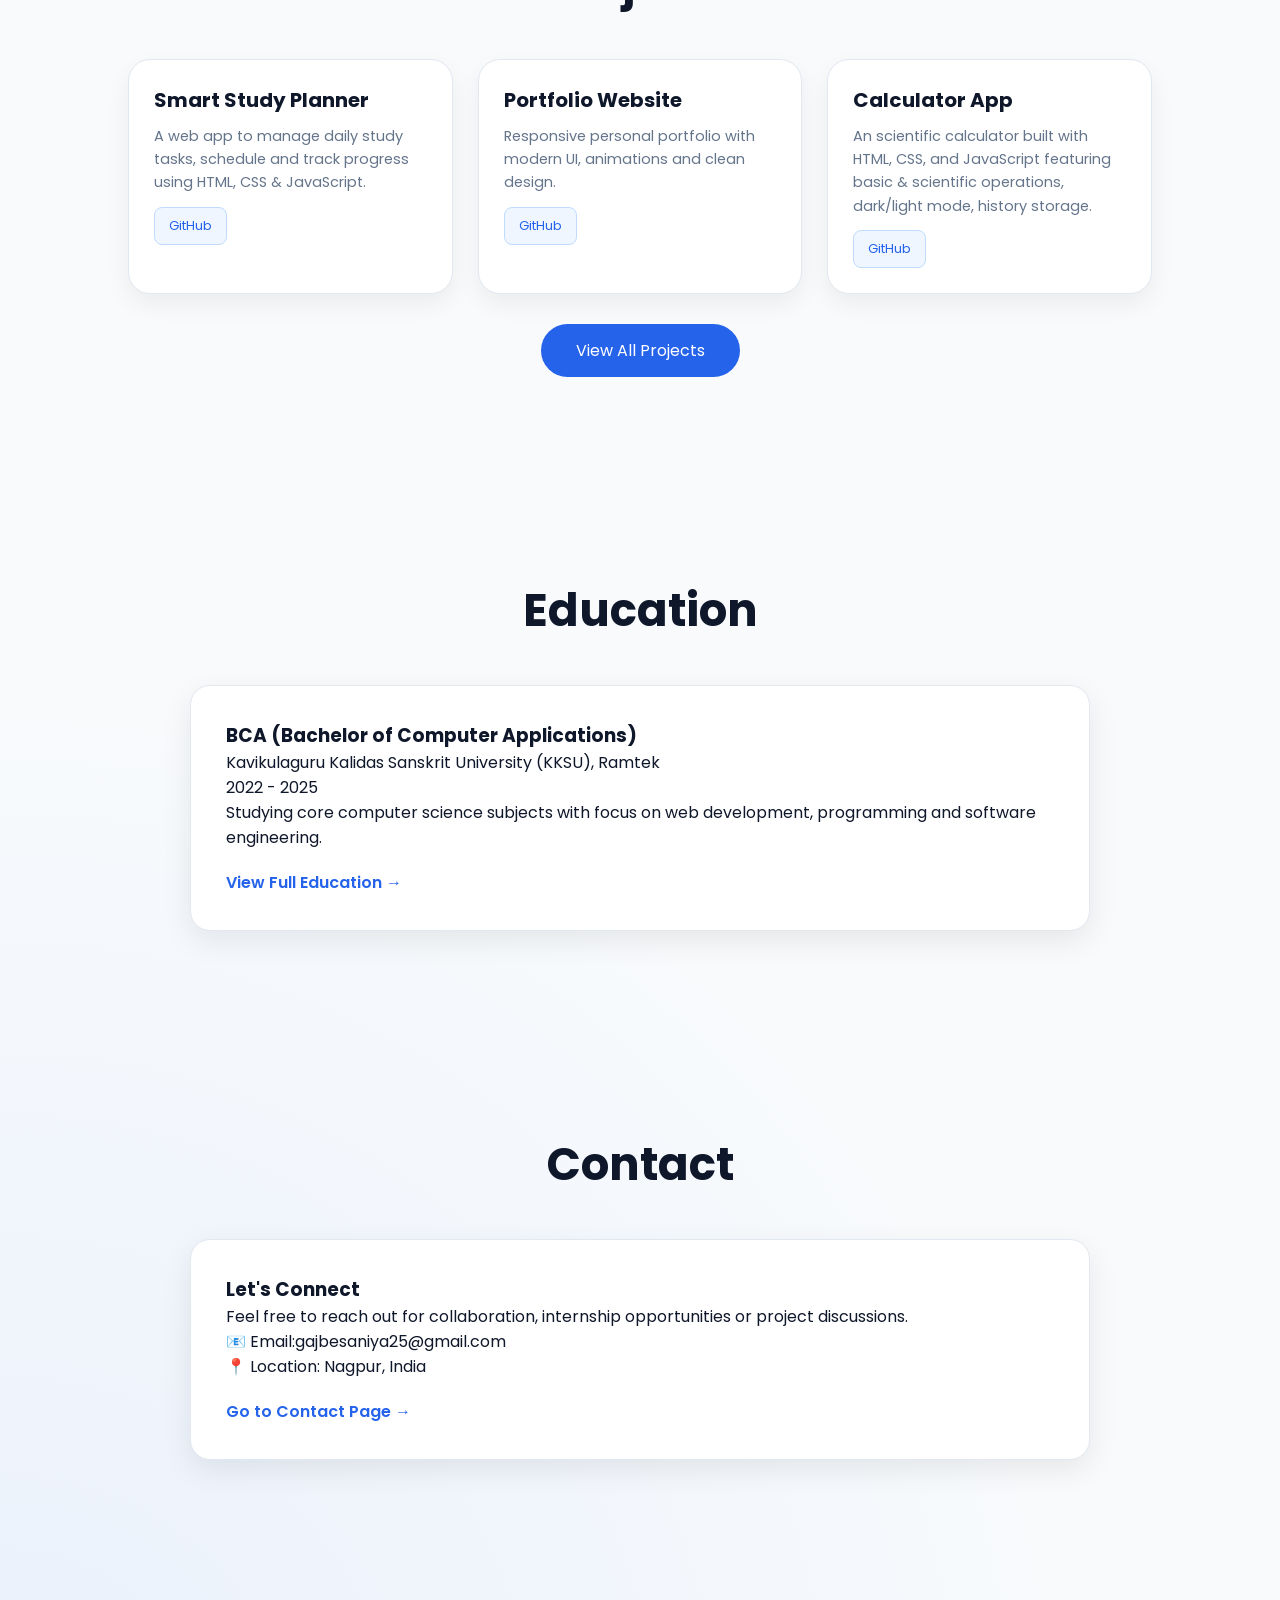
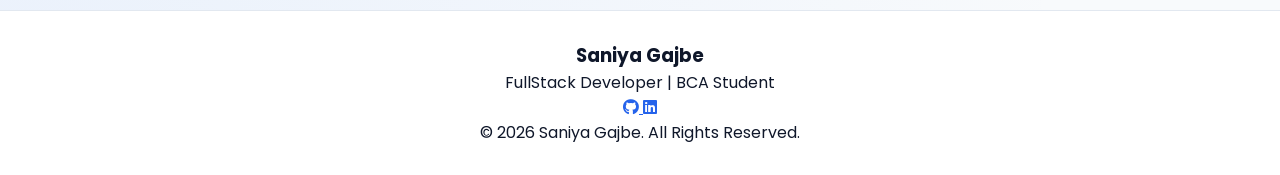
==== commit ebecafe7: "Updated portfolio design and structure" ====
--- a/index.html
+++ b/index.html
@@ -64,13 +64,13 @@
 
         <div class="hero-content">
 
-            <h3>Hello, I'm</h3>
+            <h3>Hello, I'm
 
             <h1>Saniya Gajbe</h1>
 
-            <h2>
+            <!-- <h2>
                 <span id="typing"></span>
-            </h2>
+            </h2> -->
 
             <p>
                 Passionate Full Stack Developer aspiring to build
@@ -90,7 +90,7 @@
        class="btn">
         Download Resume
 
-                <a href="contact.html" class="btn">
+                <a href="contact.html" class="btn1">
                     Contact Me
                 </a>
 
@@ -263,7 +263,7 @@
         <h3>Saniya Gajbe</h3>
 
         <p>
-            Frontend Developer | BCA Student
+            FullStack Developer | BCA Student
         </p>
 
         <div class="footer-icons">
--- a/css/style.css
+++ b/css/style.css
@@ -127,6 +127,34 @@
     color:white;
 }
 
+
+.btn1{
+    display:inline-block;
+    padding:14px 35px;
+    background:#2563eb;
+    color:white;
+    text-decoration:none;
+    border-radius:40px;
+    transition:.3s;
+    margin-left: 20px;
+}
+
+.btn1:hover{
+    background:#1d4ed8;
+    transform:translateY(-4px);
+}
+
+.btn1-outline{
+    border:2px solid #2563eb;
+    color:#2563eb;
+}
+
+.btn1-outline:hover{
+    background:#2563eb;
+    color:white;
+}
+
+
 .social-icons{
     margin-top:25px;
 }
@@ -160,7 +188,7 @@
     box-shadow:
     0 10px 30px rgba(37,99,235,.25);
 
-    animation:float 4s ease-in-out infinite;
+    /* animation:float 1s ease-in-out infinite; */
 }
 
 .image-circle img{
@@ -169,14 +197,16 @@
     object-fit:cover;
 }
 
-@keyframes float{
+
+
+/* @keyframes float{
     0%,100%{
         transform:translateY(0);
     }
     50%{
         transform:translateY(-15px);
     }
-}
+} */
 
 /* ===== PREVIEW SECTIONS ===== */
 
@@ -739,4 +769,4 @@
     transparent 30%),
 
     #f8fafc;
-}+    } 
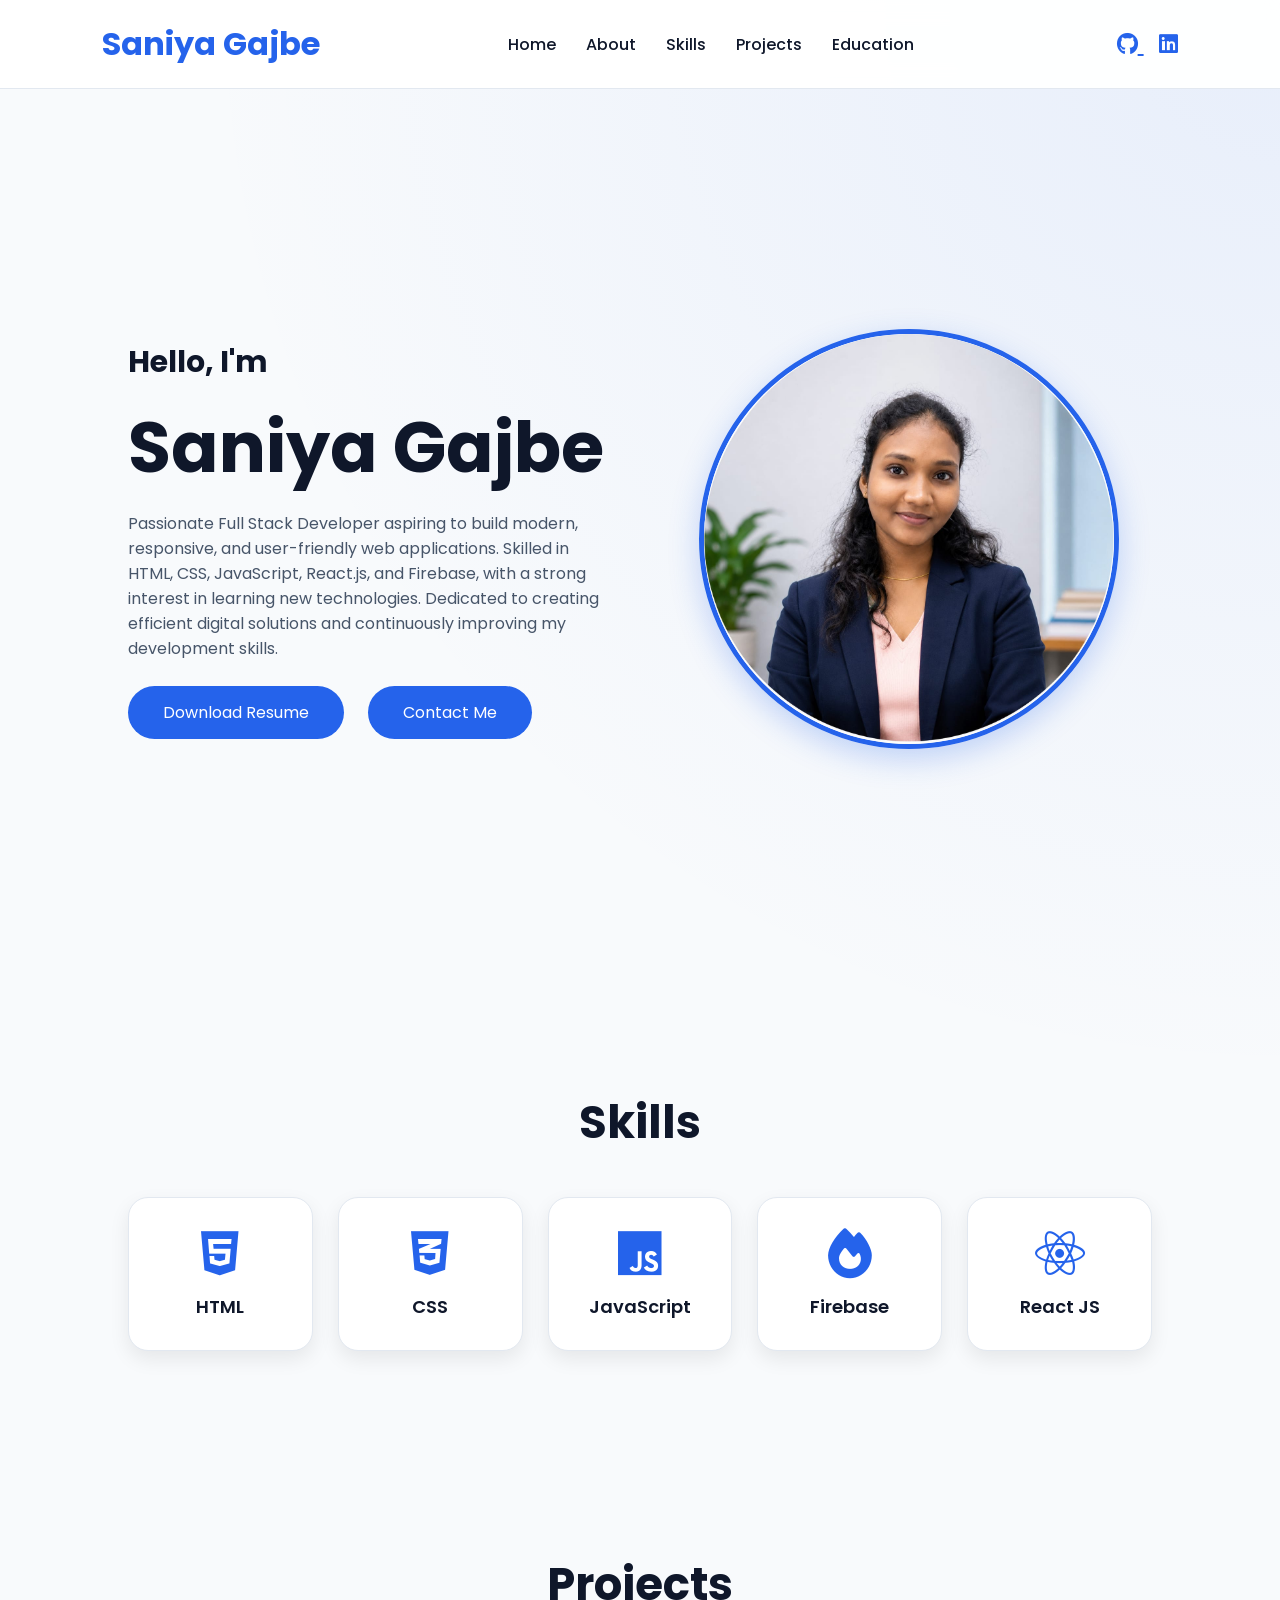
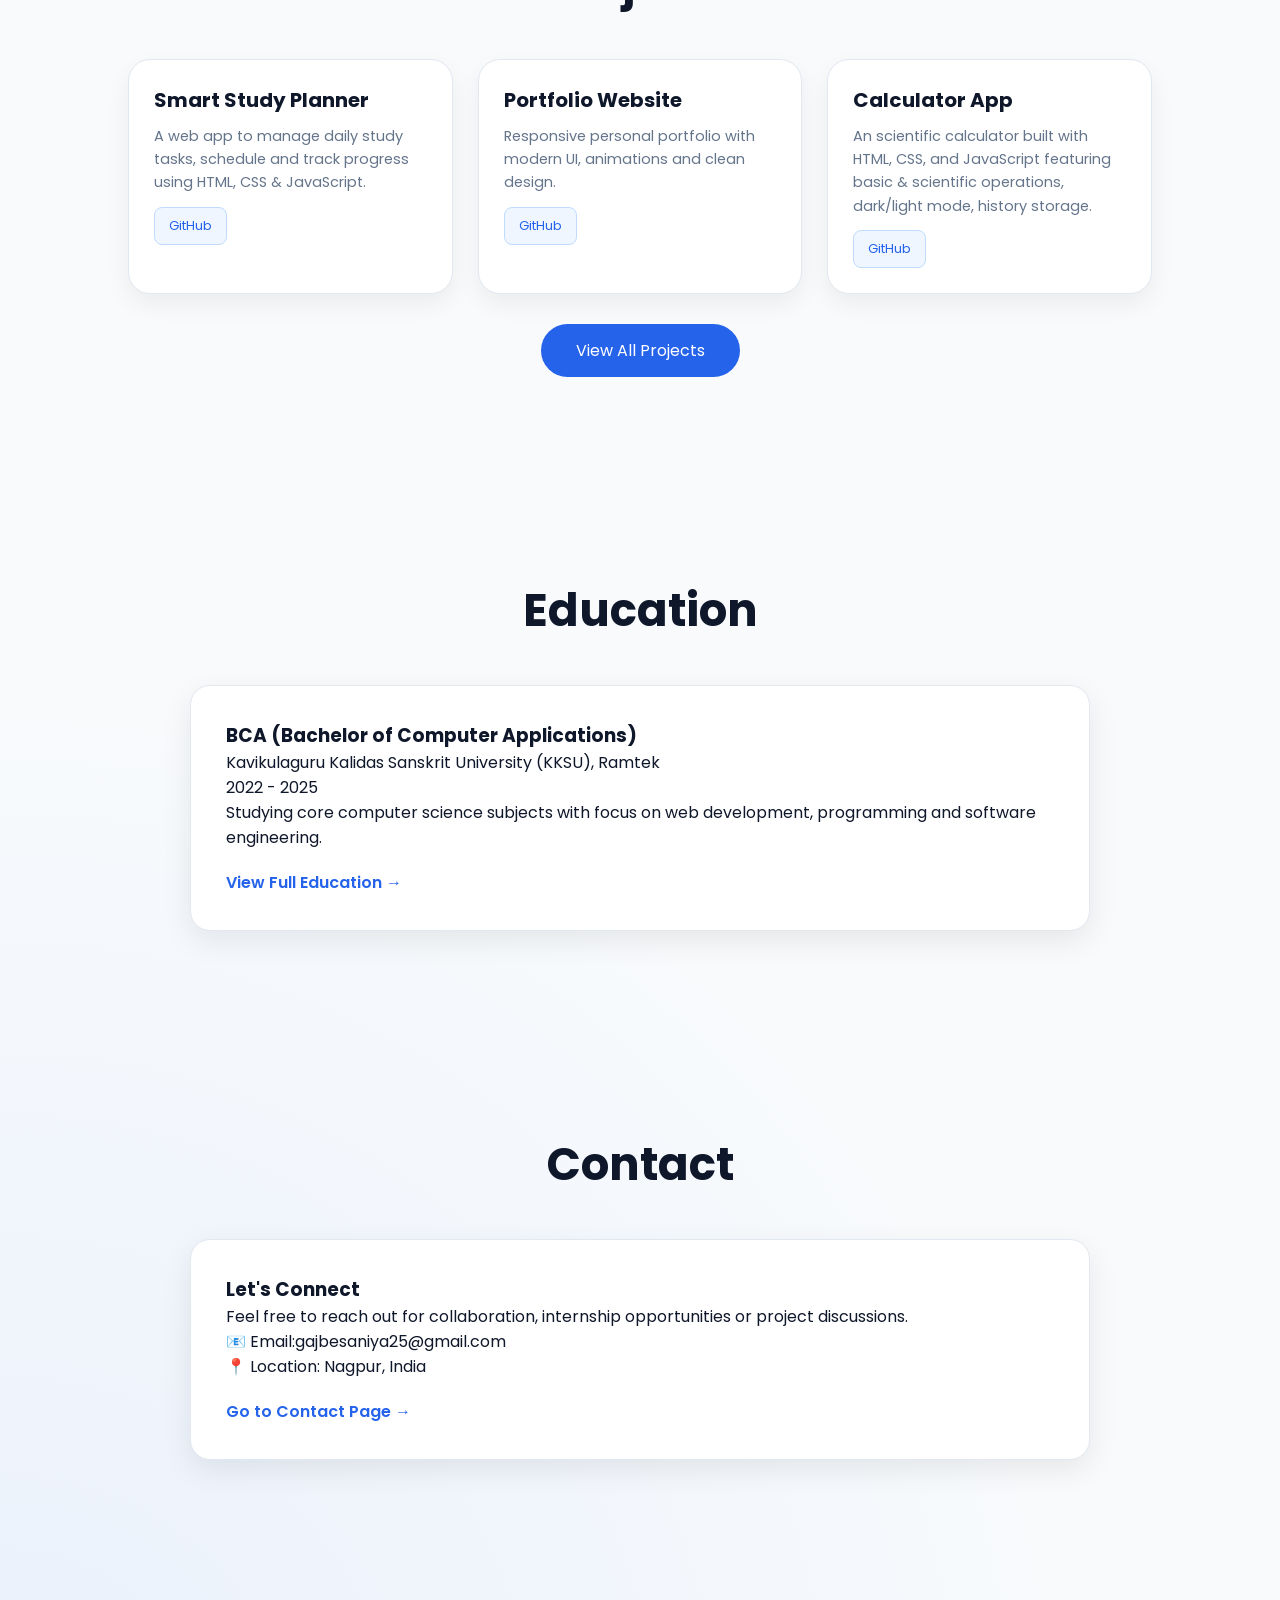
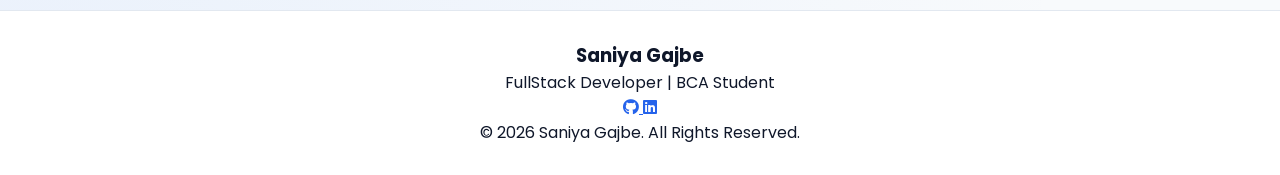
==== commit 3eabaf0d: "Updated portfolio design and structure" ====
--- a/index.html
+++ b/index.html
@@ -64,7 +64,7 @@
 
         <div class="hero-content">
 
-            <h3>Hello, I'm
+            <h3>Hello, I'm</h3>
 
             <h1>Saniya Gajbe</h1>
 
@@ -85,10 +85,12 @@
 
             <div class="hero-buttons">
 
-               <a href="https://drive.google.com/drive/folders/1dJh9obabbYcvGgPVdLjGGkrtKFfCtdy9"
-       target="_blank"
-       class="btn">
-        Download Resume
+                <a href="https://drive.google.com/drive/folders/1dJh9obabbYcvGgPVdLjGGkrtKFfCtdy9"
+                  target="_blank"
+                  class="btn">
+                  Download Resume
+                </a>
+           
 
                 <a href="contact.html" class="btn1">
                     Contact Me
--- a/css/style.css
+++ b/css/style.css
@@ -195,6 +195,13 @@
     width:100%;
     height:100%;
     object-fit:cover;
+    display:block;
+    transform:none ;
+}
+
+.active{
+    opacity:1 ;
+    transform:translateY(0) ;
 }
 
 
